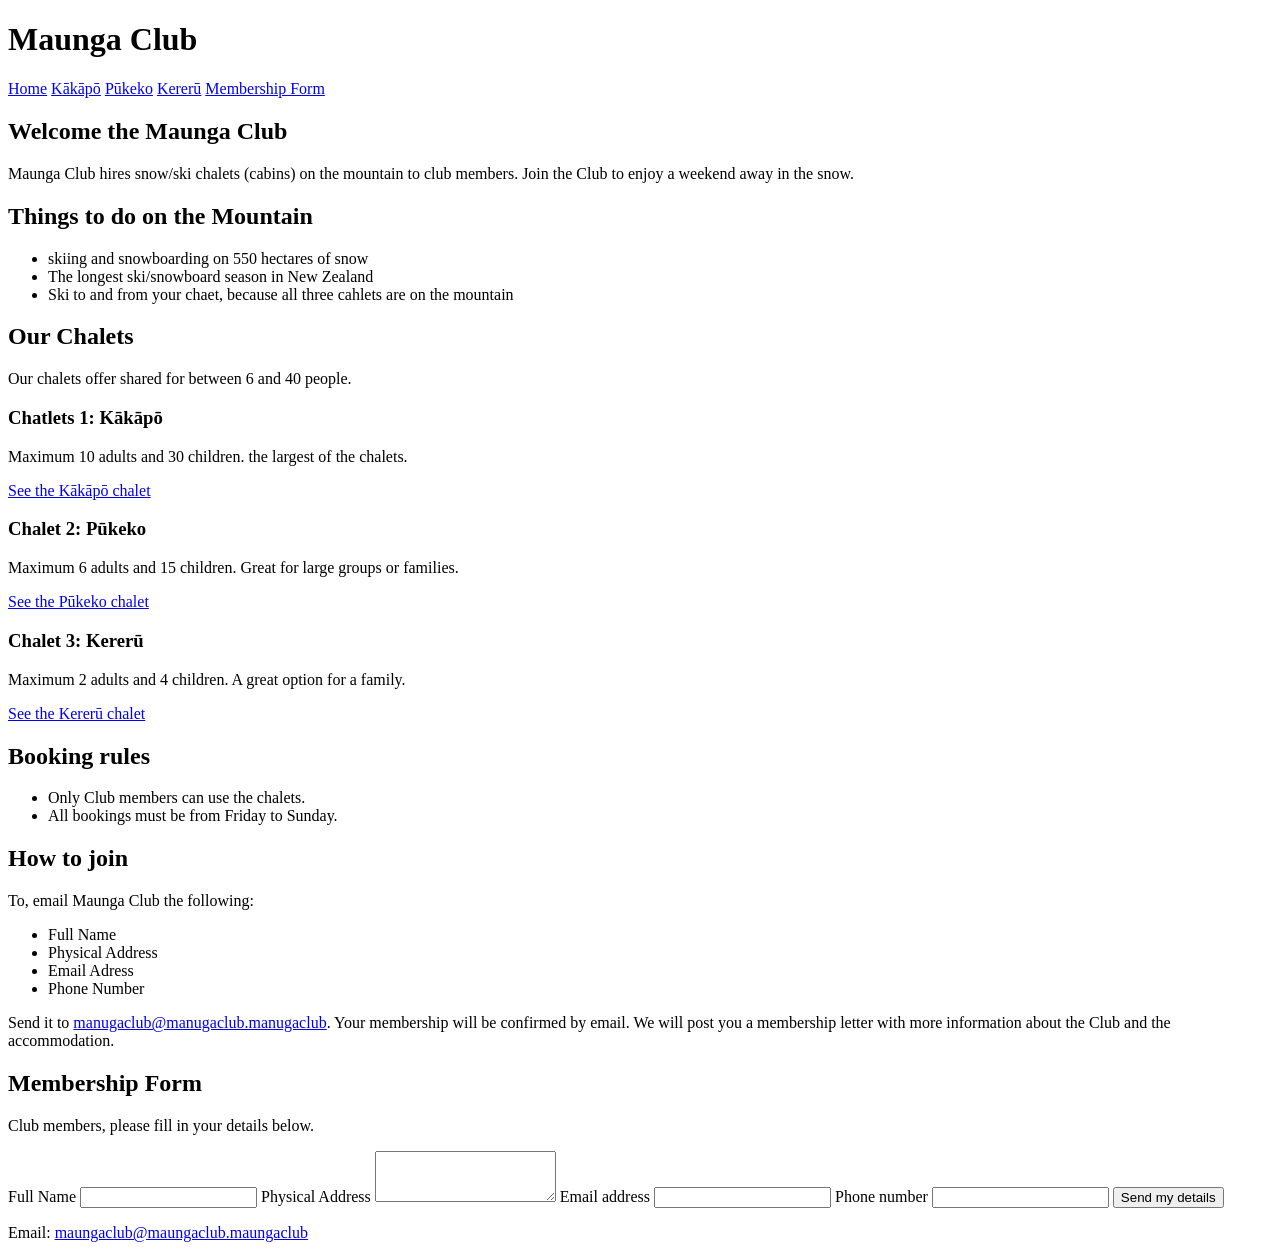
==== index.html @ 293d5245 "Template website design" ====
<!doctype html>
<title>Home Page </title>
<!--This is the home page for your website-->
<head>
    <meta charset="UTF-8">
    <meta name="viewport" content="width=device-width, initial-scale=1.0">
    <title>Home | Maunga Club</title> <!-- Title shown on the browser tab -->
    <link rel="stylesheet" href="styles.css"> <!-- Link to CSS file -->
</head>
<body> 
    <!----Header containing club name and navigation links (same on every page)--->
    <header>
        <h1>Maunga Club</h1>
        <nav>
            <a href="index.html">Home</a>
            <a href="kakapo.html">Kākāpō</a>
            <a href="pukeko.html">Pūkeko</a>
            <a href="kereru.html">Kererū</a>
            <a href="membership.html">Membership Form</a>
        </nav>
    </header>

    <!--Summarising the content on each page-->
    <main>
        <!--About the Club-->
        <h2>Welcome the Maunga Club</h2>
        <p>Maunga Club hires snow/ski chalets (cabins) on the mountain to club members.
            Join the Club to enjoy a weekend away in the snow.
        </p>
        <!--Activities-->
        <h2>Things to do on the Mountain</h2>
        <ul>
            <li>skiing and snowboarding on 550 hectares of snow</li>
            <li>The longest ski/snowboard season in New Zealand </li>
            <li>Ski to and from your chaet, because all three cahlets are on the mountain</li>
        </ul>

        <!-- Chalet summaries (a shot box for each chalet with a link to its page)-->
         <h2> Our Chalets </h2>
         <p>Our chalets offer shared for between 6 and 40 people.</p>

         <div class ="chalet-box">
            <h3>Chatlets 1: Kākāpō </h3>
            <p>Maximum 10 adults and 30 children. the largest of the chalets.</p>

            <a href="kakapo.html">See the Kākāpō chalet</a>
         </div>
         <div class="'chalet-box">
            <h3>Chalet 2: Pūkeko</h3>
            <p>Maximum 6 adults and 15 children. Great for large groups or families.</p>
            <a href = "pukeko.html">See the Pūkeko chalet</a>
         </div>

         <div class="chalet-box">
            <h3>Chalet 3: Kererū</h3>
            <p>Maximum 2 adults and 4 children. A great option for a family.</p>
            <a href="kereru.html"> See the Kererū chalet</a>
         </div>

         <!--Booking rules (only club members )-->
         <h2>Booking rules</h2>
         <ul>
            <li>Only Club members can use the chalets.</li>
            <li>All bookings must be from Friday to Sunday.</li>  
         </ul>

         <!--How to Join ( the information will be on the website to join as club member)-->
         <h2>How to join</h2>
         <p>To, email Maunga Club the following:</p>
         <ul>
            <li>Full Name</li>
            <li>Physical Address</li>
            <li>Email Adress</li>
            <li>Phone Number</li>
         </ul>
         <p>Send it to <a href="maungaclub@maungaclub.manugaclub">manugaclub@manugaclub.manugaclub</a>.
        Your membership will be confirmed by email. We will post you a membership letter with more information about the Club and the accommodation.</p>
    </main>

    <!--Footer containing membership form (same on every page)-->
    <footer id="membership">
        <h2>Membership Form</h2>
        <p> Club members, please fill in your details below.</p>
        <!-- The form opens the user's email program with their details. "required" means the box cannot be empty-->
         <form action ="mailto: maungaclub@maungaclub.manugaclub" method=" post"enctype="text/plain">
            <label for= "name">Full Name</label>
            <input type="text" id ="name" name ="Full Name" required>

            <label for= "address">Physical Address</label>
            <textarea id ="address" name ="Physical address" rows="3" required></textarea>
            <label for="email">Email address</label>
      <input type="email" id="email" name="Email address" required>

      <label for="phone">Phone number</label>
      <input type="tel" id="phone" name="Phone number" required>

      <button type="submit">Send my details</button>
    </form>
    <p>Email: <a href="mailto:maungaclub@maungaclub.maungaclub">maungaclub@maungaclub.maungaclub</a></p>
  </footer>

</body>
</html>
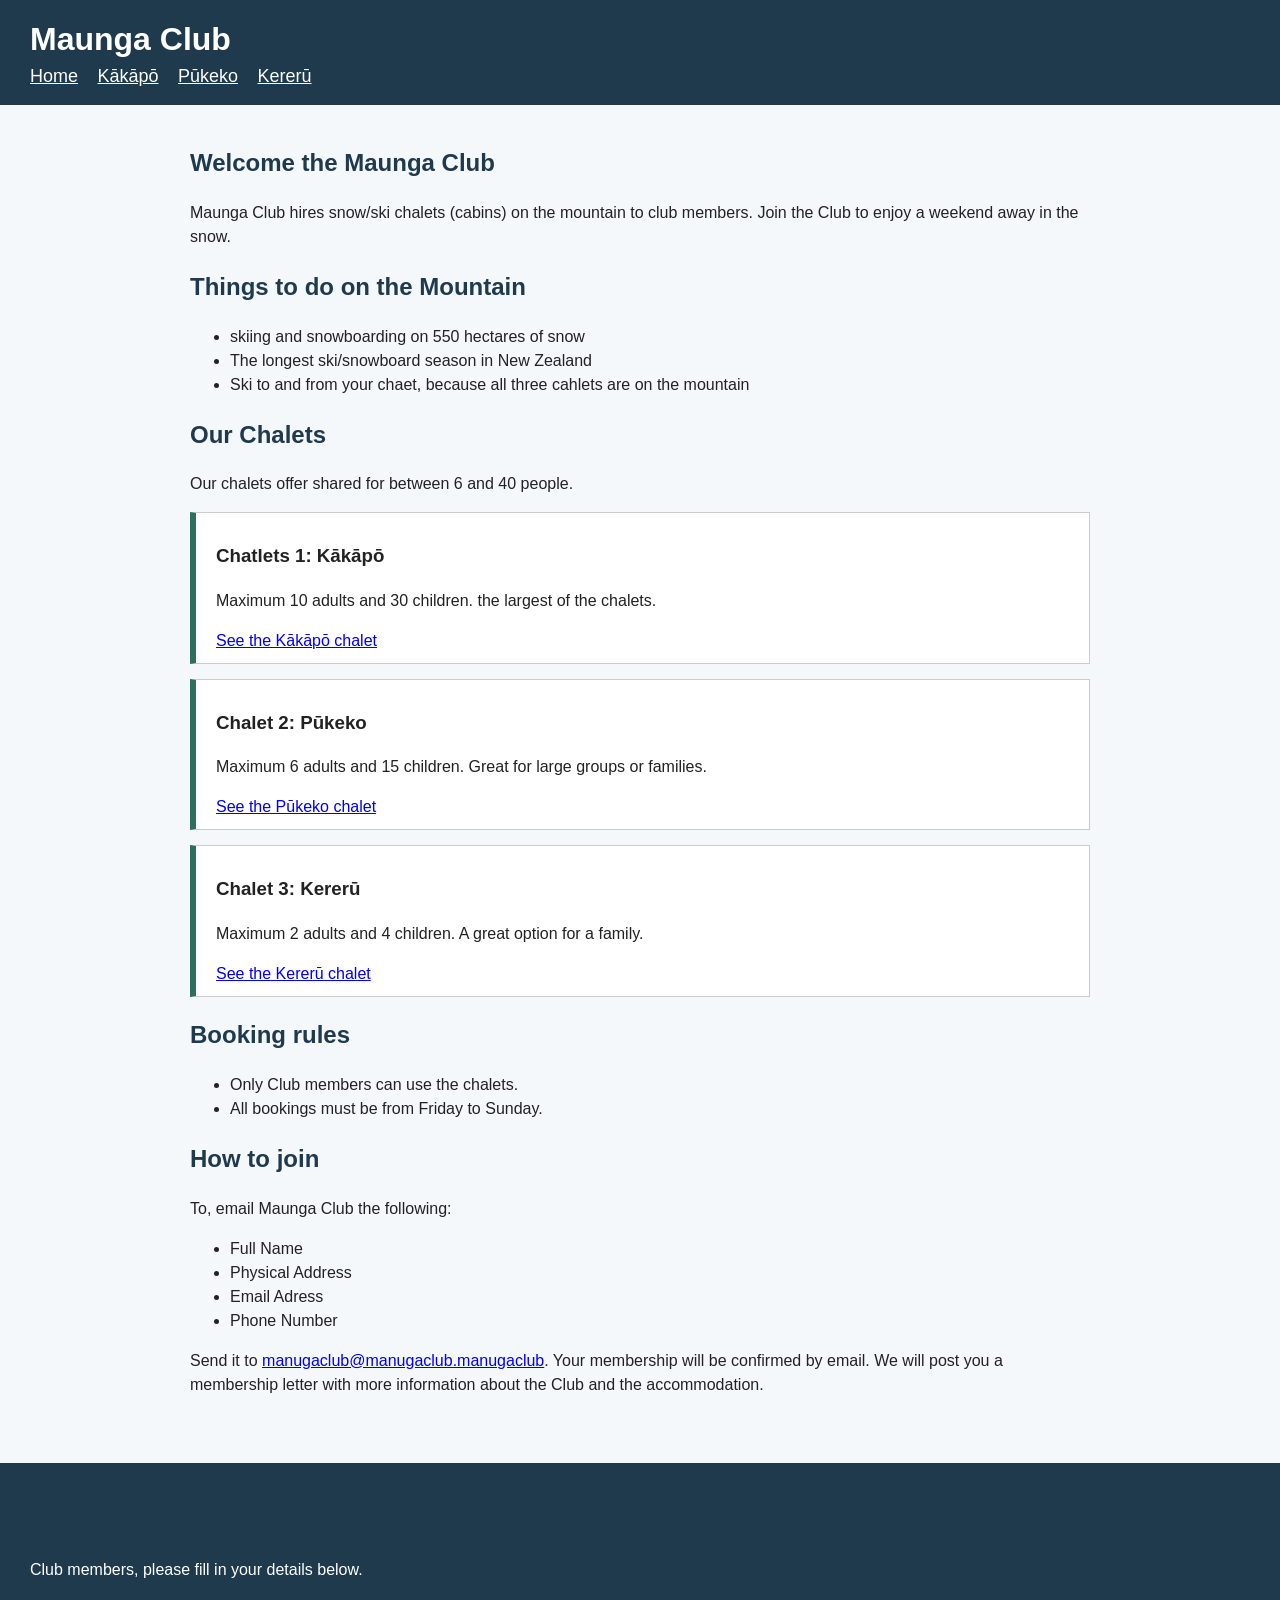
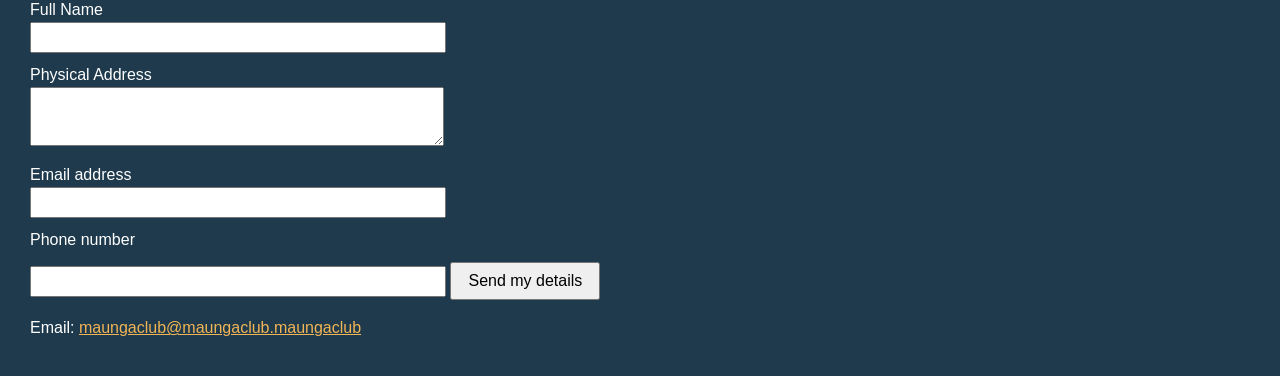
==== commit d75449f1: "Improving the template design" ====
--- a/index.html
+++ b/index.html
@@ -16,7 +16,6 @@
             <a href="kakapo.html">Kākāpō</a>
             <a href="pukeko.html">Pūkeko</a>
             <a href="kereru.html">Kererū</a>
-            <a href="membership.html">Membership Form</a>
         </nav>
     </header>
 
@@ -45,7 +44,7 @@
 
             <a href="kakapo.html">See the Kākāpō chalet</a>
          </div>
-         <div class="'chalet-box">
+         <div class="chalet-box">
             <h3>Chalet 2: Pūkeko</h3>
             <p>Maximum 6 adults and 15 children. Great for large groups or families.</p>
             <a href = "pukeko.html">See the Pūkeko chalet</a>
@@ -54,7 +53,7 @@
          <div class="chalet-box">
             <h3>Chalet 3: Kererū</h3>
             <p>Maximum 2 adults and 4 children. A great option for a family.</p>
-            <a href="kereru.html"> See the Kererū chalet</a>
+            <a href="kereru.html"> See the Kererū chalet</a> 
          </div>
 
          <!--Booking rules (only club members )-->
@@ -73,7 +72,7 @@
             <li>Email Adress</li>
             <li>Phone Number</li>
          </ul>
-         <p>Send it to <a href="maungaclub@maungaclub.manugaclub">manugaclub@manugaclub.manugaclub</a>.
+         <p>Send it to <a href="mailto:maungaclub@maungaclub.manugaclub">manugaclub@manugaclub.manugaclub</a>.
         Your membership will be confirmed by email. We will post you a membership letter with more information about the Club and the accommodation.</p>
     </main>
 
@@ -82,7 +81,8 @@
         <h2>Membership Form</h2>
         <p> Club members, please fill in your details below.</p>
         <!-- The form opens the user's email program with their details. "required" means the box cannot be empty-->
-         <form action ="mailto: maungaclub@maungaclub.manugaclub" method=" post"enctype="text/plain">
+        <form action="mailto:maungaclub@maungaclub.maungaclub" method="post" enctype="text/plain"></form>
+         
             <label for= "name">Full Name</label>
             <input type="text" id ="name" name ="Full Name" required>
 
--- a/styles.css
+++ b/styles.css
@@ -0,0 +1,52 @@
+/* ---------- Maunga Club styles (used by every page) ---------- */
+body { font-family: Arial, sans-serif; margin: 0; background-color: #f4f8fb; color: #222; line-height: 1.5; }
+header { background-color: #1e3a4c; color: white; padding: 15px 30px; }
+header h1 { margin: 0; }
+nav a { color: white; margin-right: 15px; font-size: 18px; }
+main { max-width: 900px; margin: 0 auto; padding: 20px; }
+h2 { color: #1e3a4c; }
+.chalet-box { background-color: white; border: 1px solid #ccc; border-left: 6px solid #2f6f5e; padding: 10px 20px; margin-bottom: 15px; }
+table { border-collapse: collapse; width: 100%; background-color: white; }
+th, td { border: 1px solid #999; padding: 8px; text-align: left; }
+th { background-color: #2f6f5e; color: white; }
+img { width: 100%; max-width: 280px; margin: 5px; }
+footer { background-color: #1e3a4c; color: white; padding: 20px 30px; margin-top: 30px; }
+footer a { color: #f2b556; }
+label { display: block; margin-top: 10px; }
+input, textarea { width: 100%; max-width: 400px; padding: 6px; }
+button { margin-top: 10px; padding: 8px 16px; font-size: 16px; }
+
+/* Heading inside the footer */
+.footer-title { color: white; }
+
+
+/* ---------- Photo slideshow (Kakapo page) ---------- */
+
+/* The box that holds the photos */
+.slideshow-container { position: relative; max-width: 800px; background-color: #1e3a4c; }
+
+/* Hide all the slides. The JavaScript shows one at a time */
+.mySlides { display: none; position: relative; }
+
+/* Make every photo the same size */
+.mySlides img { width: 100%; max-width: none; height: 400px; margin: 0; object-fit: cover; }
+
+/* Slide number in the top left corner */
+.numbertext { position: absolute; top: 0; left: 0; color: white; background-color: #1e3a4c; padding: 8px; }
+
+/* Description at the bottom of the photo. It is see-through (opacity 0) until the mouse is over the photo */
+.text { opacity: 0; transition: opacity 0.5s; position: absolute; bottom: 0; left: 0; width: 100%; color: white; background-color: #1e3a4c; padding: 15px; }
+
+/* When the mouse is over the photo, the description fades in (opacity 1) */
+.mySlides:hover .text { opacity: 1; }
+
+/* Previous and next buttons */
+.prev, .next { position: absolute; top: 50%; background-color: #1e3a4c; color: white; border: none; font-size: 24px; padding: 12px; cursor: pointer; }
+.prev { left: 0; }
+.next { right: 0; }
+.prev:hover, .next:hover { background-color: #2f6f5e; }
+
+/* The dots under the photos */
+.dots { text-align: center; margin-top: 10px; }
+.dot { display: inline-block; height: 14px; width: 14px; margin: 3px; background-color: #bbb; border-radius: 50%; cursor: pointer; }
+.dot:hover, .active { background-color: #2f6f5e; }
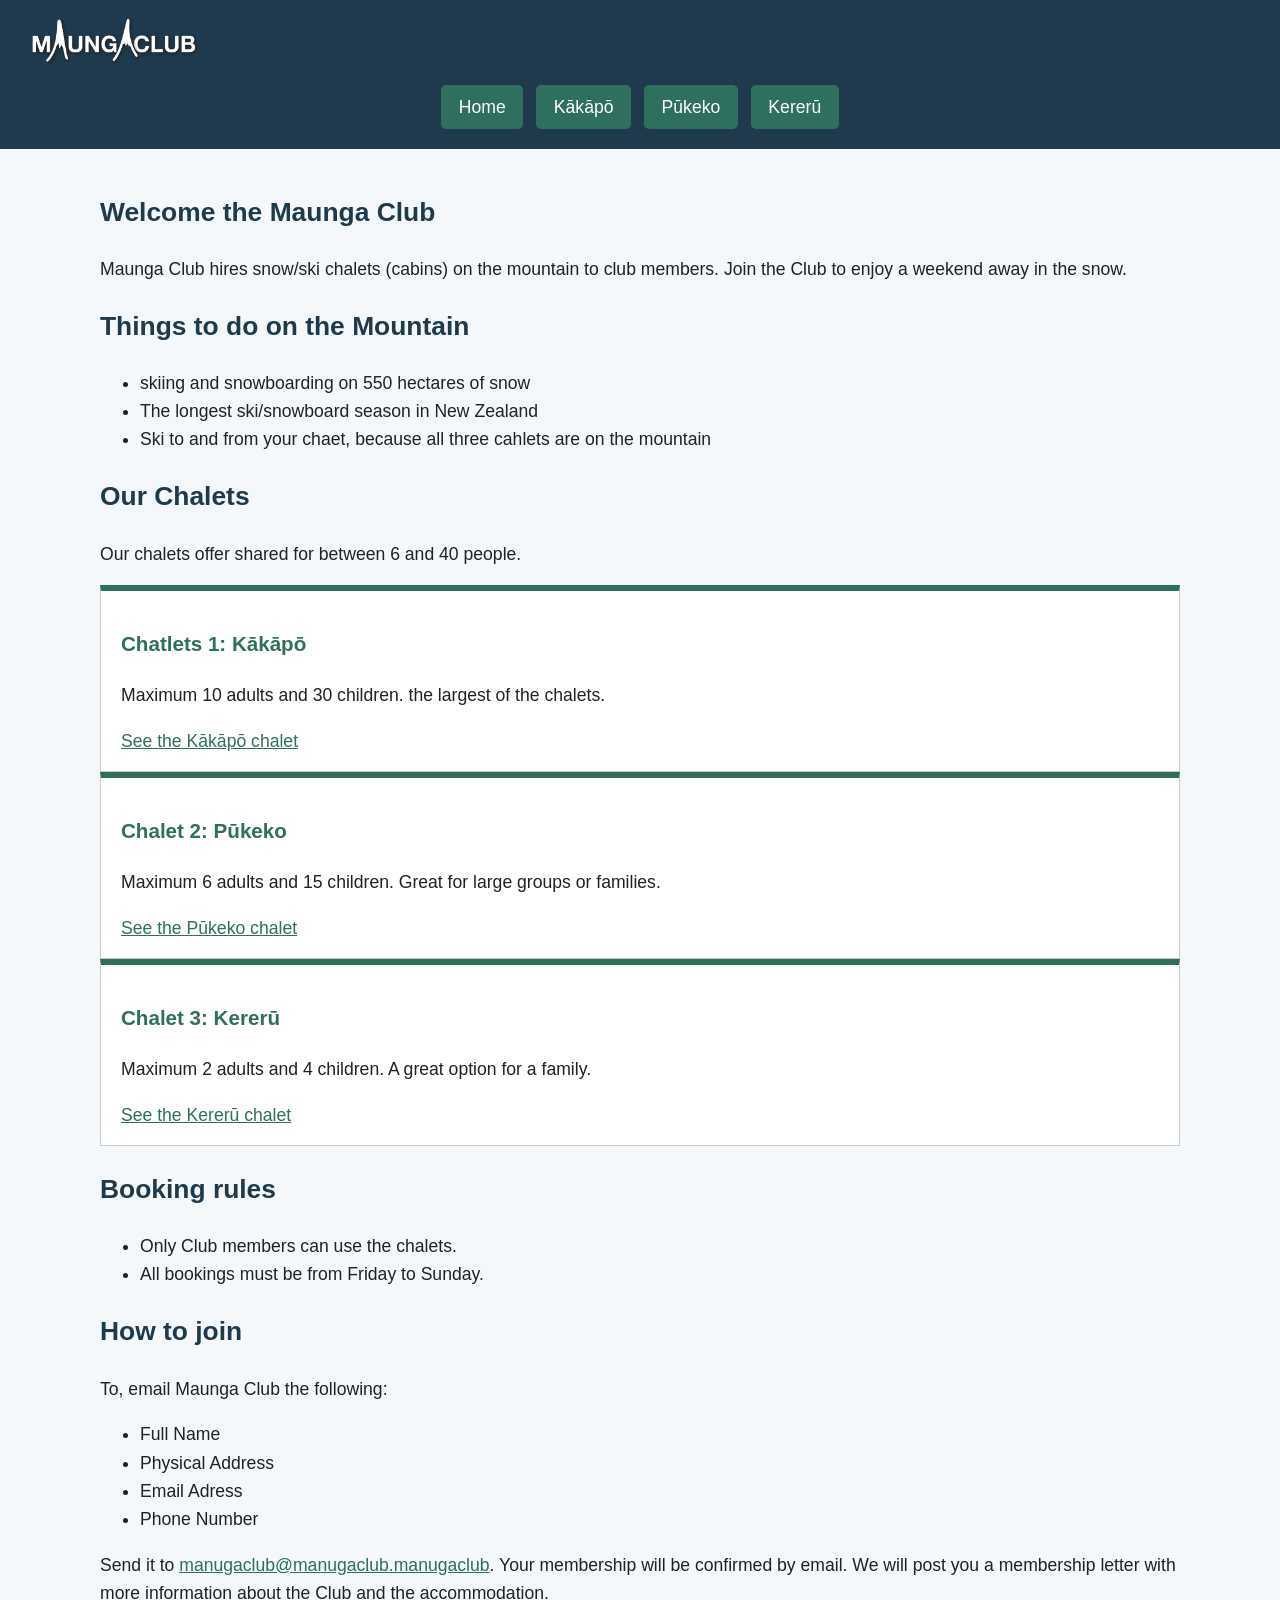
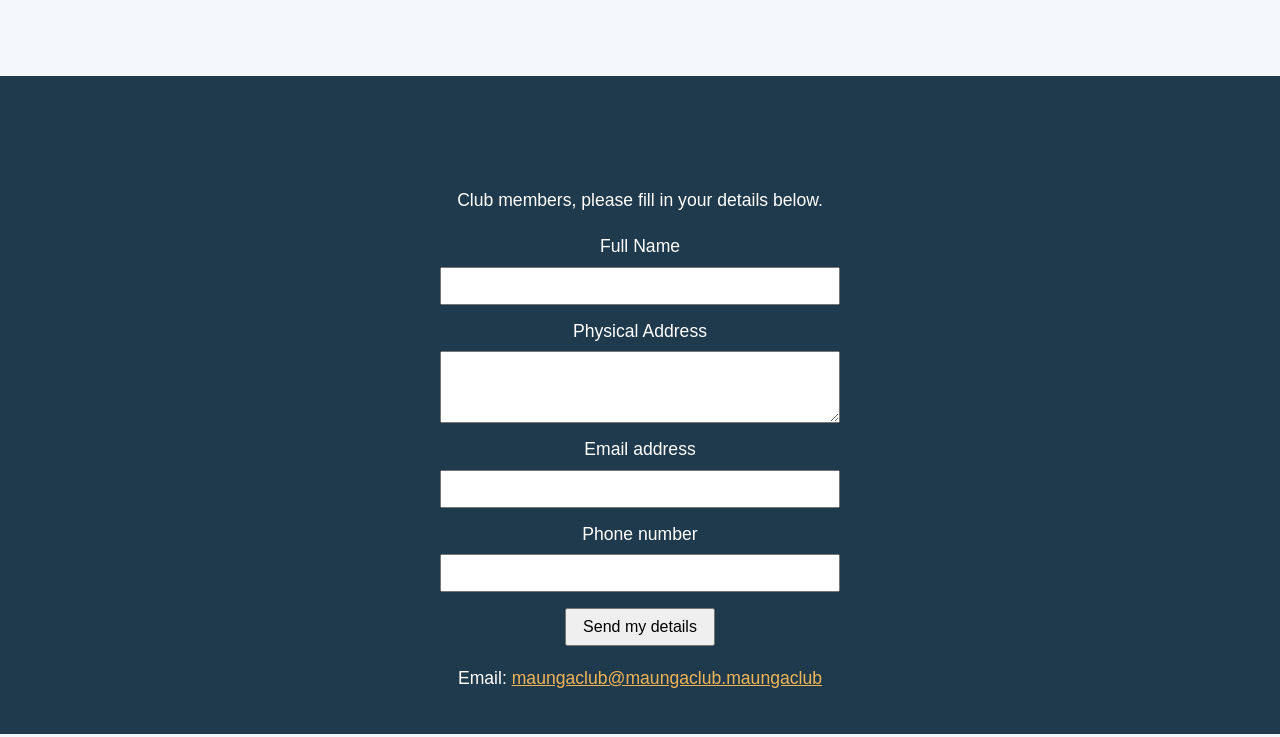
==== commit c274b168: "second improvment" ====
--- a/index.html
+++ b/index.html
@@ -1,4 +1,4 @@
-<!doctype html>
+<!DOCTYPE html>
 <title>Home Page </title>
 <!--This is the home page for your website-->
 <head>
@@ -10,7 +10,8 @@
 <body> 
     <!----Header containing club name and navigation links (same on every page)--->
     <header>
-        <h1>Maunga Club</h1>
+        <h1><a href="index.html" class="logo">
+                <img src="AS91893_Resources/Maunga_Club_white.png" alt="Maunga Club Logo"></a></h1>
         <nav>
             <a href="index.html">Home</a>
             <a href="kakapo.html">Kākāpō</a>
@@ -76,32 +77,29 @@
         Your membership will be confirmed by email. We will post you a membership letter with more information about the Club and the accommodation.</p>
     </main>
 
-    <!--Footer containing membership form (same on every page)-->
-    <footer id="membership">
-        <h2>Membership Form</h2>
-        <p> Club members, please fill in your details below.</p>
-        <!-- The form opens the user's email program with their details. "required" means the box cannot be empty-->
-        <form action="mailto:maungaclub@maungaclub.maungaclub" method="post" enctype="text/plain"></form>
-         
-            <label for= "name">Full Name</label>
-            <input type="text" id ="name" name ="Full Name" required>
+   <!-- Footer containing membership form -->
+<footer id="membership">
+  <h2>Membership Form</h2>
+  <p>Club members, please fill in your details below.</p>
 
-            <label for= "address">Physical Address</label>
-            <textarea id ="address" name ="Physical address" rows="3" required></textarea>
-            <label for="email">Email address</label>
-      <input type="email" id="email" name="Email address" required>
+  <!-- Open form without immediate closing tag -->
+  <form action="mailto:maungaclub@maungaclub.maungaclub" method="post" enctype="text/plain">
+    <label for="name">Full Name</label>
+    <input type="text" id="name" name="Full Name" required>
 
-      <label for="phone">Phone number</label>
-      <input type="tel" id="phone" name="Phone number" required>
+    <label for="address">Physical Address</label>
+    <textarea id="address" name="Physical address" rows="3" required></textarea>
 
-      <button type="submit">Send my details</button>
-    </form>
-    <p>Email: <a href="mailto:maungaclub@maungaclub.maungaclub">maungaclub@maungaclub.maungaclub</a></p>
-  </footer>
+    <label for="email">Email address</label>
+    <input type="email" id="email" name="Email address" required>
 
-</body>
-</html>
+    <label for="phone">Phone number</label>
+    <input type="tel" id="phone" name="Phone number" required>
 
+    <button type="submit">Send my details</button>
+  </form>
 
+  <p>Email: <a href="mailto:maungaclub@maungaclub.maungaclub">maungaclub@maungaclub.maungaclub</a></p>
+</footer>
 
         
--- a/styles.css
+++ b/styles.css
@@ -1,52 +1,105 @@
-/* ---------- Maunga Club styles (used by every page) ---------- */
-body { font-family: Arial, sans-serif; margin: 0; background-color: #f4f8fb; color: #222; line-height: 1.5; }
-header { background-color: #1e3a4c; color: white; padding: 15px 30px; }
-header h1 { margin: 0; }
-nav a { color: white; margin-right: 15px; font-size: 18px; }
-main { max-width: 900px; margin: 0 auto; padding: 20px; }
+/* ---------- Base styles ---------- */
+* { box-sizing: border-box; }
+
+/* Sizes use rem (relative to the base font size) so the page scales on big screens and when zoomed */
+html { font-size: 100%; }
+@media (min-width: 1600px) { html { font-size: 125%; } }   /* zoomed out / big screens: make everything bigger */
+@media (min-width: 2400px) { html { font-size: 150%; } }
+
+body { font-family: Arial, sans-serif; font-size: 1.1rem; margin: 0; background-color: #f4f8fb; color: #222; line-height: 1.6; }
+main { max-width: 70rem; margin: 0 auto; padding: 1.25rem; }
 h2 { color: #1e3a4c; }
-.chalet-box { background-color: white; border: 1px solid #ccc; border-left: 6px solid #2f6f5e; padding: 10px 20px; margin-bottom: 15px; }
-table { border-collapse: collapse; width: 100%; background-color: white; }
-th, td { border: 1px solid #999; padding: 8px; text-align: left; }
-th { background-color: #2f6f5e; color: white; }
-img { width: 100%; max-width: 280px; margin: 5px; }
-footer { background-color: #1e3a4c; color: white; padding: 20px 30px; margin-top: 30px; }
+h3 { color: #2f6f5e; }
+img { max-width: 100%; height: auto; }
+a { color: #2f6f5e; }
+
+/* ---------- Header and navigation ---------- */
+header { 
+  background-color: #1e3a4c; 
+  padding: 1rem 1.5rem; 
+}
+
+header h1 { 
+  margin: 0; 
+  text-align: left; 
+}
+
+/* Forces logo dimensions to stay identical on every page */
+.logo,
+.logo img {
+  display: block;
+  width: 14rem;
+  max-width: 80%;
+  height: auto;
+}
+
+nav { 
+  text-align: center; 
+  margin-top: 0.75rem; 
+}
+
+nav a { 
+  display: inline-block; 
+  color: white; 
+  background-color: #2f6f5e; 
+  padding: 0.5rem 1.1rem; 
+  margin: 0.25rem; 
+  text-decoration: none; 
+  border-radius: 5px; 
+}
+
+nav a:hover { 
+  background-color: #f2b556; 
+  color: #1e3a4c; 
+}
+
+nav { text-align: center; margin-top: 0.75rem; }
+nav a { display: inline-block; color: white; background-color: #2f6f5e; padding: 0.5rem 1.1rem; margin: 0.25rem; text-decoration: none; border-radius: 5px; }
+nav a:hover { background-color: #f2b556; color: #1e3a4c; }
+
+/* ---------- Home page ---------- */
+.hero { background-color: #2f6f5e; color: white; text-align: center; padding: 2.5rem 1.25rem; }
+.hero h2 { color: white; font-size: 2rem; margin: 0 0 0.5rem 0; }
+.hero p { max-width: 45rem; margin: 0 auto; }
+
+/* Chalet boxes sit in a grid: 3 across on wide screens, fewer across when narrow or zoomed in */
+.chalet-grid { display: grid; grid-template-columns: repeat(auto-fit, minmax(16rem, 1fr)); gap: 1.25rem; }
+.chalet-box { background-color: white; border: 1px solid #ccc; border-top: 6px solid #2f6f5e; padding: 1rem 1.25rem; }
+.chalet-box img { width: 100%; height: 11rem; object-fit: cover; margin-bottom: 0.5rem; }
+
+/* ---------- Chalet pages ---------- */
+.facts { display: flex; flex-wrap: wrap; gap: 1rem; margin: 1.25rem 0; }
+.fact { flex: 1 1 10rem; background-color: white; border-left: 6px solid #2f6f5e; padding: 0.75rem 1rem; text-align: center; }
+.number { display: block; font-size: 2rem; font-weight: bold; color: #1e3a4c; }
+.notice { background-color: #fff7e6; border-left: 6px solid #f2b556; padding: 0.75rem 1.25rem; }
+
+/* ---------- Footer and form ---------- */
+footer { background-color: #1e3a4c; color: white; padding: 1.5rem; margin-top: 2rem; text-align: center; }
 footer a { color: #f2b556; }
-label { display: block; margin-top: 10px; }
-input, textarea { width: 100%; max-width: 400px; padding: 6px; }
-button { margin-top: 10px; padding: 8px 16px; font-size: 16px; }
+label { display: block; margin-top: 0.75rem; }
+input, textarea { width: 100%; max-width: 25rem; padding: 0.5rem; margin: 0.4rem auto; display: block; font-size: 1rem; }
+button { margin: 1rem auto 0.25rem auto; padding: 0.5rem 1rem; font-size: 1rem; display: block; cursor: pointer; }
 
-/* Heading inside the footer */
-.footer-title { color: white; }
+/* ---------- Photo slideshow ---------- */
+.slideshow-container { position: relative; max-width: 50rem; margin: 0 auto; background-color: #1e3a4c; }
+.mySlides { display: none; position: relative; }
+.mySlides img { width: 100%; aspect-ratio: 16 / 9; max-height: 32rem; height: auto; object-fit: cover; display: block; }   /* photo shape stays the same when zoomed */
+.numbertext { position: absolute; top: 0; left: 0; color: white; background-color: #1e3a4c; padding: 0.5rem; }
 
-
-/* ---------- Photo slideshow (Kakapo page) ---------- */
-
-/* The box that holds the photos */
-.slideshow-container { position: relative; max-width: 800px; background-color: #1e3a4c; }
-
-/* Hide all the slides. The JavaScript shows one at a time */
-.mySlides { display: none; position: relative; }
-
-/* Make every photo the same size */
-.mySlides img { width: 100%; max-width: none; height: 400px; margin: 0; object-fit: cover; }
-
-/* Slide number in the top left corner */
-.numbertext { position: absolute; top: 0; left: 0; color: white; background-color: #1e3a4c; padding: 8px; }
-
-/* Description at the bottom of the photo. It is see-through (opacity 0) until the mouse is over the photo */
-.text { opacity: 0; transition: opacity 0.5s; position: absolute; bottom: 0; left: 0; width: 100%; color: white; background-color: #1e3a4c; padding: 15px; }
-
-/* When the mouse is over the photo, the description fades in (opacity 1) */
+/* The description fades in when the mouse is over the photo */
+.text { opacity: 0; transition: opacity 0.5s; position: absolute; bottom: 0; left: 0; width: 100%; color: white; background-color: #1e3a4c; padding: 1rem; }
 .mySlides:hover .text { opacity: 1; }
 
-/* Previous and next buttons */
-.prev, .next { position: absolute; top: 50%; background-color: #1e3a4c; color: white; border: none; font-size: 24px; padding: 12px; cursor: pointer; }
+.prev, .next { position: absolute; top: 40%; background-color: #1e3a4c; color: white; border: none; font-size: 1.5rem; padding: 0.75rem; cursor: pointer; }
 .prev { left: 0; }
 .next { right: 0; }
 .prev:hover, .next:hover { background-color: #2f6f5e; }
+.dots { text-align: center; margin-top: 0.75rem; }
+.dot { display: inline-block; height: 0.9rem; width: 0.9rem; margin: 0.2rem; background-color: #bbb; border-radius: 50%; cursor: pointer; }
+.dot:hover, .active { background-color: #2f6f5e; }
 
-/* The dots under the photos */
-.dots { text-align: center; margin-top: 10px; }
-.dot { display: inline-block; height: 14px; width: 14px; margin: 3px; background-color: #bbb; border-radius: 50%; cursor: pointer; }
-.dot:hover, .active { background-color: #2f6f5e; }
+/* Small screens, phones and zoomed in: put the description under the photo so it never covers it */
+@media (max-width: 700px) {
+  .text { position: static; opacity: 1; }
+  .prev, .next { top: 20%; }
+  .logo img { width: 10rem; }
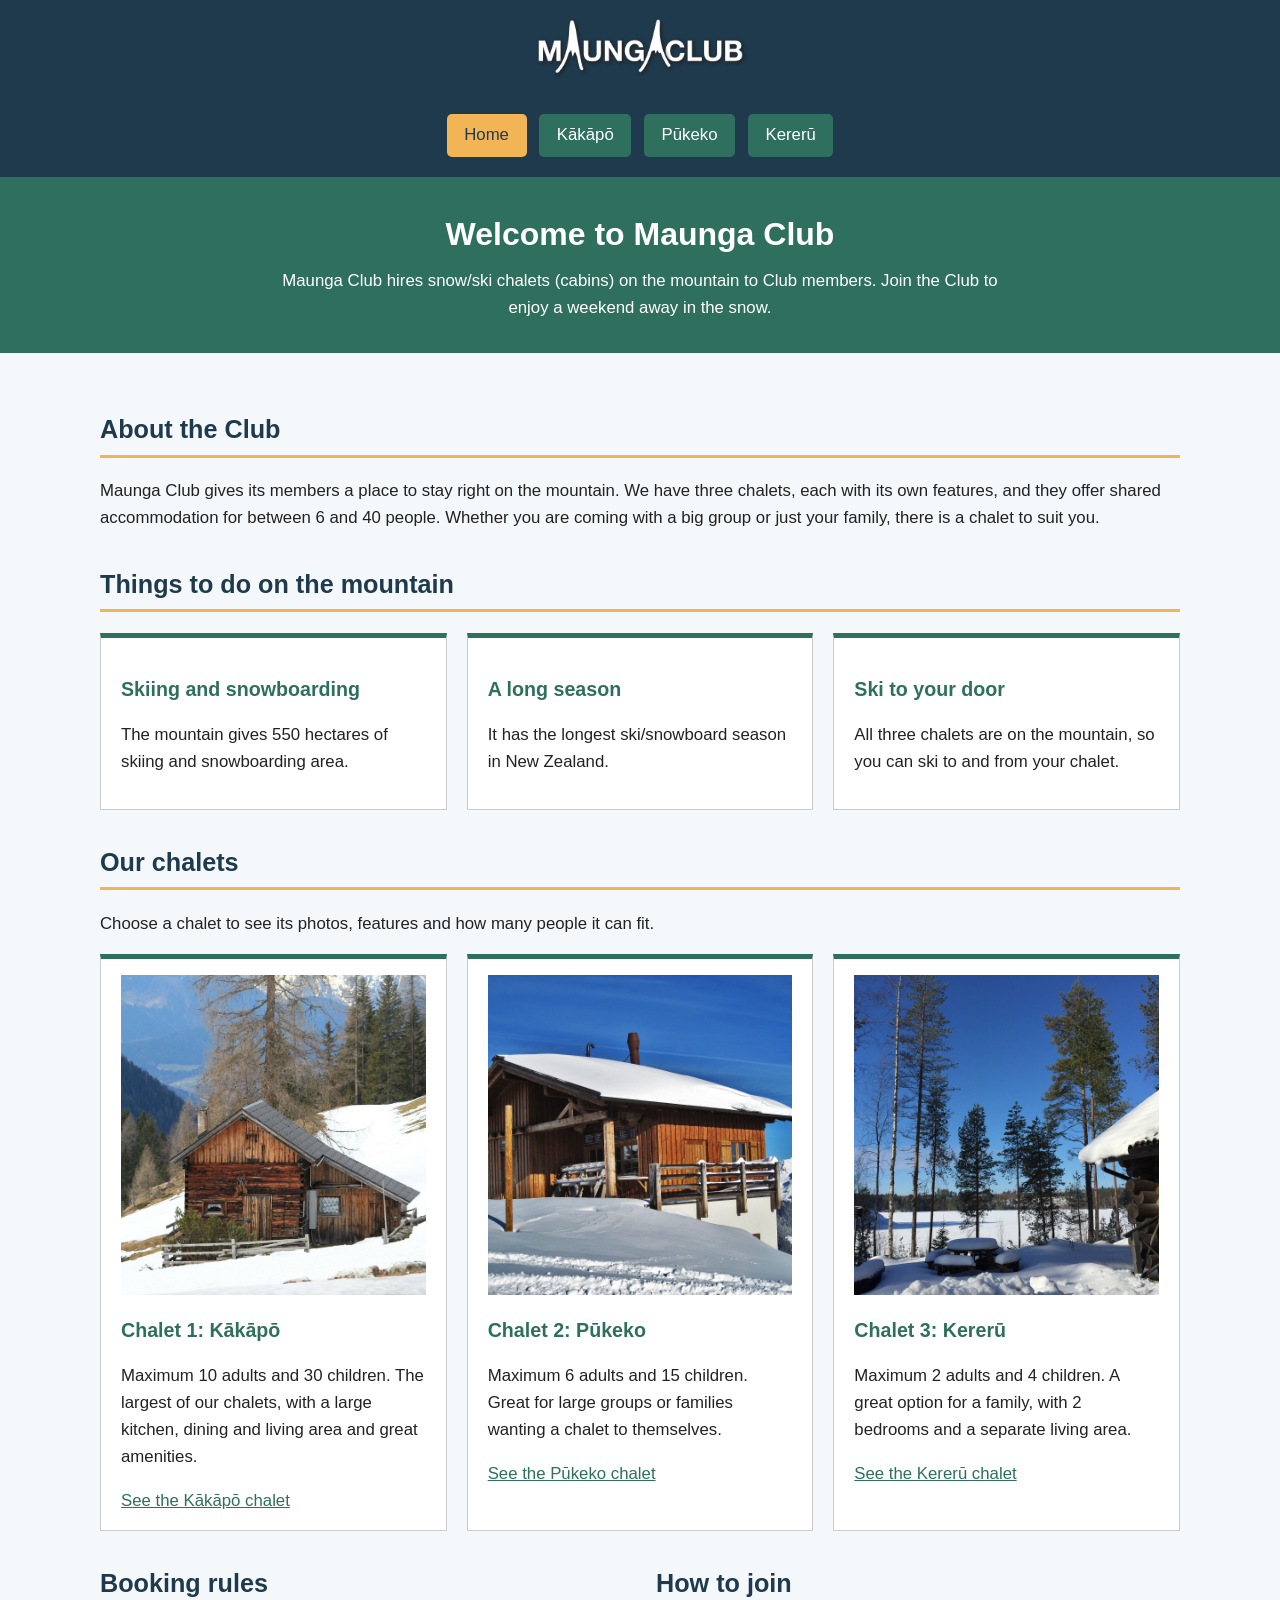
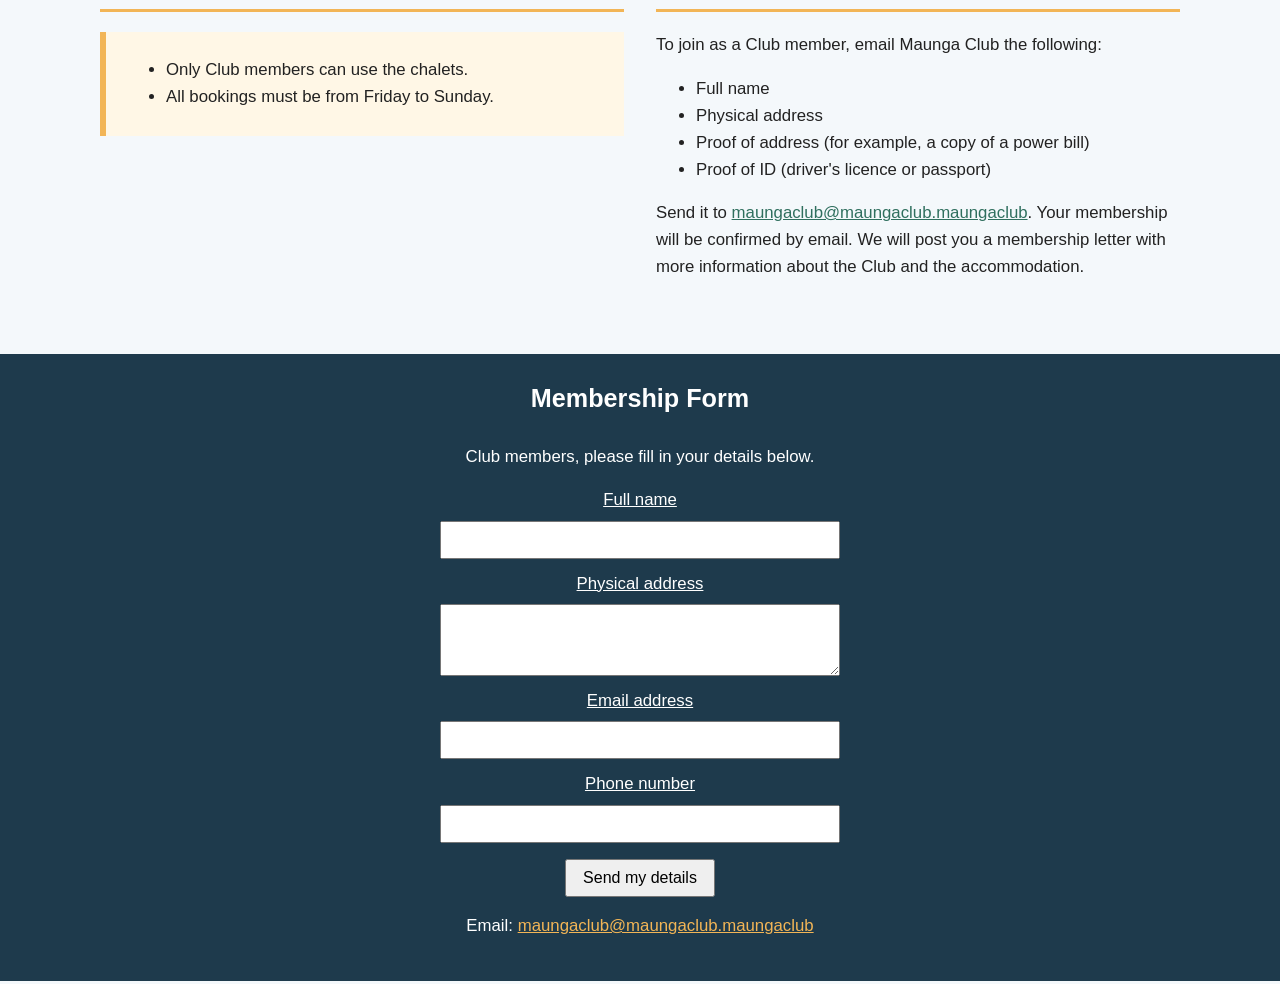
==== commit dac8507a: "final outcome (after feeback)" ====
--- a/index.html
+++ b/index.html
@@ -1,105 +1,111 @@
 <!DOCTYPE html>
-<title>Home Page </title>
-<!--This is the home page for your website-->
+<html lang="en">
 <head>
-    <meta charset="UTF-8">
-    <meta name="viewport" content="width=device-width, initial-scale=1.0">
-    <title>Home | Maunga Club</title> <!-- Title shown on the browser tab -->
-    <link rel="stylesheet" href="styles.css"> <!-- Link to CSS file -->
+  <meta charset="UTF-8">
+  <meta name="viewport" content="width=device-width, initial-scale=1.0">
+  <title>Home | Maunga Club</title>
+  <link rel="stylesheet" href="styles.css"> <!-- Link to CSS file -->
 </head>
-<body> 
-    <!----Header containing club name and navigation links (same on every page)--->
-    <header>
-        <h1><a href="index.html" class="logo">
-                <img src="AS91893_Resources/Maunga_Club_white.png" alt="Maunga Club Logo"></a></h1>
-        <nav>
-            <a href="index.html">Home</a>
-            <a href="kakapo.html">Kākāpō</a>
-            <a href="pukeko.html">Pūkeko</a>
-            <a href="kereru.html">Kererū</a>
-        </nav>
-    </header>
+<body>
+  <!-- Header containing the logo and navigation links (same on every page) -->
+  <header>
+    <h1><a class="logo" href="index.html">
+        <img src="AS91893_Resources/Maunga_Club_white.png" alt="Maunga Club Logo"></a></h1>
+    <nav>
+      <a href="index.html" class="current">Home</a>
+      <a href="kakapo.html">Kākāpō</a>
+      <a href="pukeko.html">Pūkeko</a>
+      <a href="kereru.html">Kererū</a>
+    </nav>
+  </header>
 
-    <!--Summarising the content on each page-->
-    <main>
-        <!--About the Club-->
-        <h2>Welcome the Maunga Club</h2>
-        <p>Maunga Club hires snow/ski chalets (cabins) on the mountain to club members.
-            Join the Club to enjoy a weekend away in the snow.
-        </p>
-        <!--Activities-->
-        <h2>Things to do on the Mountain</h2>
-        <ul>
-            <li>skiing and snowboarding on 550 hectares of snow</li>
-            <li>The longest ski/snowboard season in New Zealand </li>
-            <li>Ski to and from your chaet, because all three cahlets are on the mountain</li>
-        </ul>
+  <!-- Welcome banner -->
+  <div class="banner">
+    <h2>Welcome to Maunga Club</h2>
+    <p>Maunga Club hires snow/ski chalets (cabins) on the mountain to Club members. Join the Club to enjoy a weekend away in the snow.</p>
+  </div>
 
-        <!-- Chalet summaries (a shot box for each chalet with a link to its page)-->
-         <h2> Our Chalets </h2>
-         <p>Our chalets offer shared for between 6 and 40 people.</p>
+  <main>
+    <!-- About the Club -->
+    <h2>About the Club</h2>
+    <p>Maunga Club gives its members a place to stay right on the mountain. We have three chalets, each with its own features, and they offer shared accommodation for between 6 and 40 people. Whether you are coming with a big group or just your family, there is a chalet to suit you.</p>
 
-         <div class ="chalet-box">
-            <h3>Chatlets 1: Kākāpō </h3>
-            <p>Maximum 10 adults and 30 children. the largest of the chalets.</p>
+    <!-- Activities -->
+    <h2>Things to do on the mountain</h2>
+    <div class="card-grid">
+      <div class="card"><h3>Skiing and snowboarding</h3><p>The mountain gives 550 hectares of skiing and snowboarding area.</p></div>
+      <div class="card"><h3>A long season</h3><p>It has the longest ski/snowboard season in New Zealand.</p></div>
+      <div class="card"><h3>Ski to your door</h3><p>All three chalets are on the mountain, so you can ski to and from your chalet.</p></div>
+    </div>
 
-            <a href="kakapo.html">See the Kākāpō chalet</a>
-         </div>
-         <div class="chalet-box">
-            <h3>Chalet 2: Pūkeko</h3>
-            <p>Maximum 6 adults and 15 children. Great for large groups or families.</p>
-            <a href = "pukeko.html">See the Pūkeko chalet</a>
-         </div>
+    <!-- Chalet summaries (a box for each chalet with a link to its page) -->
+    <h2>Our chalets</h2>
+    <p>Choose a chalet to see its photos, features and how many people it can fit.</p>
+    <div class="card-grid">
+      <div class="card">
+        <img src="AS91893_Resources/kakapo/cabin_exterior.jpg" alt="Outside of the Kākāpō chalet">
+        <h3>Chalet 1: Kākāpō</h3>
+        <p>Maximum 10 adults and 30 children. The largest of our chalets, with a large kitchen, dining and living area and great amenities.</p>
+        <a href="kakapo.html">See the Kākāpō chalet</a>
+      </div>
+      <div class="card">
+        <img src="AS91893_Resources/pukeko/chalet_exterior.jpg" alt="Outside of the Pūkeko chalet">
+        <h3>Chalet 2: Pūkeko</h3>
+        <p>Maximum 6 adults and 15 children. Great for large groups or families wanting a chalet to themselves.</p>
+        <a href="pukeko.html">See the Pūkeko chalet</a>
+      </div>
+      <div class="card">
+        <img src="AS91893_Resources/kereru/cabin_exterior.jpg" alt="Outside of the Kererū chalet">
+        <h3>Chalet 3: Kererū</h3>
+        <p>Maximum 2 adults and 4 children. A great option for a family, with 2 bedrooms and a separate living area.</p>
+        <a href="kereru.html">See the Kererū chalet</a>
+      </div>
+    </div>
 
-         <div class="chalet-box">
-            <h3>Chalet 3: Kererū</h3>
-            <p>Maximum 2 adults and 4 children. A great option for a family.</p>
-            <a href="kereru.html"> See the Kererū chalet</a> 
-         </div>
+    <div class="two-col">
+    <div>
+    <!-- Booking rules -->
+    <h2>Booking rules</h2>
+    <div class="notice">
+      <ul>
+        <li>Only Club members can use the chalets.</li>
+        <li>All bookings must be from Friday to Sunday.</li>
+      </ul>
+    </div>
 
-         <!--Booking rules (only club members )-->
-         <h2>Booking rules</h2>
-         <ul>
-            <li>Only Club members can use the chalets.</li>
-            <li>All bookings must be from Friday to Sunday.</li>  
-         </ul>
+    </div>
+    <div>
+    <!-- How to join -->
+    <h2 id="join">How to join</h2>
+    <p>To join as a Club member, email Maunga Club the following:</p>
+    <ul>
+      <li>Full name</li>
+      <li>Physical address</li>
+      <li>Proof of address (for example, a copy of a power bill)</li>
+      <li>Proof of ID (driver's licence or passport)</li>
+    </ul>
+    <p>Send it to <a href="mailto:maungaclub@maungaclub.maungaclub">maungaclub@maungaclub.maungaclub</a>. Your membership will be confirmed by email. We will post you a membership letter with more information about the Club and the accommodation.</p>
+    </div>
+    </div>
+  </main>
 
-         <!--How to Join ( the information will be on the website to join as club member)-->
-         <h2>How to join</h2>
-         <p>To, email Maunga Club the following:</p>
-         <ul>
-            <li>Full Name</li>
-            <li>Physical Address</li>
-            <li>Email Adress</li>
-            <li>Phone Number</li>
-         </ul>
-         <p>Send it to <a href="mailto:maungaclub@maungaclub.manugaclub">manugaclub@manugaclub.manugaclub</a>.
-        Your membership will be confirmed by email. We will post you a membership letter with more information about the Club and the accommodation.</p>
-    </main>
-
-   <!-- Footer containing membership form -->
-<footer id="membership">
-  <h2>Membership Form</h2>
-  <p>Club members, please fill in your details below.</p>
-
-  <!-- Open form without immediate closing tag -->
-  <form action="mailto:maungaclub@maungaclub.maungaclub" method="post" enctype="text/plain">
-    <label for="name">Full Name</label>
-    <input type="text" id="name" name="Full Name" required>
-
-    <label for="address">Physical Address</label>
-    <textarea id="address" name="Physical address" rows="3" required></textarea>
-
-    <label for="email">Email address</label>
-    <input type="email" id="email" name="Email address" required>
-
-    <label for="phone">Phone number</label>
-    <input type="tel" id="phone" name="Phone number" required>
-
-    <button type="submit">Send my details</button>
-  </form>
-
-  <p>Email: <a href="mailto:maungaclub@maungaclub.maungaclub">maungaclub@maungaclub.maungaclub</a></p>
-</footer>
-
-        +  <!-- Footer containing the membership form (same on every page) -->
+  <footer id="membership">
+    <h2 class="footer-title">Membership Form</h2>
+    <p>Club members, please fill in your details below.</p>
+    <!-- The form opens the user's email program with their details. "required" means the box cannot be empty -->
+    <form action="mailto:maungaclub@maungaclub.maungaclub" method="post" enctype="text/plain">
+      <label for="name">Full name</label>
+      <input type="text" id="name" name="Full name" required>
+      <label for="address">Physical address</label>
+      <textarea id="address" name="Physical address" rows="3" required></textarea>
+      <label for="email">Email address</label>
+      <input type="email" id="email" name="Email address" required>
+      <label for="phone">Phone number</label>
+      <input type="tel" id="phone" name="Phone number" required>
+      <button type="submit">Send my details</button>
+    </form>
+    <p>Email: <a href="mailto:maungaclub@maungaclub.maungaclub">maungaclub@maungaclub.maungaclub</a></p>
+  </footer>
+</body>
+</html>
--- a/styles.css
+++ b/styles.css
@@ -1,105 +1,162 @@
-/* ---------- Base styles ---------- */
+/* ---------- Base styles (same on every page) ---------- */
 * { box-sizing: border-box; }
-
-/* Sizes use rem (relative to the base font size) so the page scales on big screens and when zoomed */
-html { font-size: 100%; }
-@media (min-width: 1600px) { html { font-size: 125%; } }   /* zoomed out / big screens: make everything bigger */
-@media (min-width: 2400px) { html { font-size: 150%; } }
-
-body { font-family: Arial, sans-serif; font-size: 1.1rem; margin: 0; background-color: #f4f8fb; color: #222; line-height: 1.6; }
-main { max-width: 70rem; margin: 0 auto; padding: 1.25rem; }
-h2 { color: #1e3a4c; }
-h3 { color: #2f6f5e; }
-img { max-width: 100%; height: auto; }
+body { font-family: Arial, sans-serif; font-size: 1.05rem; margin: 0; background-color: #f4f8fb; color: #222; line-height: 1.6; }
+main { max-width: 70rem; margin: 0 auto; padding: 1.5rem 1.25rem; }   /* every page uses the same width */
+h2 { color: #1e3a4c; border-bottom: 3px solid #f2b556; padding-bottom: 0.3rem; margin-top: 2rem; }
+h3 { color: #2f6f5e; margin-bottom: 0.4rem; }
+img { max-width: 100%; height: auto; object-position: bottom }
 a { color: #2f6f5e; }
 
 /* ---------- Header and navigation ---------- */
-header { 
-  background-color: #1e3a4c; 
-  padding: 1rem 1.5rem; 
-}
+header { background-color: #1e3a4c; padding: 1rem 1.5rem; }
+header h1 { margin: 0; text-align: center; }
+.logo img { width: 14rem; max-width: 80%; }
+nav { text-align: center; margin-top: 0.75rem; }
+nav a { display: inline-block; 
+    color: white; 
+    background-color: #2f6f5e; 
+    padding: 0.5rem 1.1rem; 
+    margin: 0.25rem; 
+    text-decoration: none; 
+    border-radius: 5px; }
+nav a:hover, nav a.current { background-color: #f2b556; color: #1e3a4c; }   /* "current" marks the page you are on */
 
-header h1 { 
-  margin: 0; 
-  text-align: left; 
-}
+/* ---------- Banner at the top of every page ---------- */
+.banner { background-color: #2f6f5e; color: white; text-align: center; padding: 2rem 1.25rem; }
+.banner h2 { color: white; border: none; font-size: 2rem; margin: 0 0 0.5rem 0; padding: 0; }
+.banner p { max-width: 45rem; margin: 0 auto; }
 
-/* Forces logo dimensions to stay identical on every page */
-.logo,
-.logo img {
-  display: block;
-  width: 14rem;
-  max-width: 80%;
-  height: auto;
-}
+/* ---------- Boxes (cards) ---------- */
+.card-grid { display: grid; 
+    grid-template-columns: repeat(auto-fit, minmax(15rem, 1fr)); 
+    gap: 1.25rem; }
+.card { background-color: white; 
+    border: 1px solid #ccc; 
+    border-top: 5px solid #2f6f5e; 
+    padding: 1rem 1.25rem; }
+.card img { width: 100%; 
+    height: 20rem; 
+    object-fit: cover; 
+    display: block; 
+    margin-bottom: 0.75rem; }
+.notice { background-color: #fff7e6; 
+    border-left: 6px solid #f2b556; 
+    padding: 0.5rem 1.25rem; }
+.two-col { display: grid; 
+    grid-template-columns: repeat(auto-fit, minmax(20rem, 1fr)); gap: 2rem; }
 
-nav { 
-  text-align: center; 
-  margin-top: 0.75rem; 
-}
+/* ---------- Chalet pages: photos on one side, information on the other ---------- */
+.chalet-layout { display: grid; 
+    grid-template-columns: repeat(auto-fit, minmax(21rem, 1fr)); 
+    gap: 2rem; 
+    align-items: start; }
 
-nav a { 
-  display: inline-block; 
-  color: white; 
-  background-color: #2f6f5e; 
-  padding: 0.5rem 1.1rem; 
-  margin: 0.25rem; 
-  text-decoration: none; 
-  border-radius: 5px; 
-}
+.crumbs { font-size: 0.9rem; 
+    margin: 0; }
 
-nav a:hover { 
-  background-color: #f2b556; 
-  color: #1e3a4c; 
-}
+.facts { display: flex; 
+    flex-wrap: wrap; 
+    gap: 0.75rem; 
+    margin-bottom: 1rem; }
 
-nav { text-align: center; margin-top: 0.75rem; }
-nav a { display: inline-block; color: white; background-color: #2f6f5e; padding: 0.5rem 1.1rem; margin: 0.25rem; text-decoration: none; border-radius: 5px; }
-nav a:hover { background-color: #f2b556; color: #1e3a4c; }
-
-/* ---------- Home page ---------- */
-.hero { background-color: #2f6f5e; color: white; text-align: center; padding: 2.5rem 1.25rem; }
-.hero h2 { color: white; font-size: 2rem; margin: 0 0 0.5rem 0; }
-.hero p { max-width: 45rem; margin: 0 auto; }
-
-/* Chalet boxes sit in a grid: 3 across on wide screens, fewer across when narrow or zoomed in */
-.chalet-grid { display: grid; grid-template-columns: repeat(auto-fit, minmax(16rem, 1fr)); gap: 1.25rem; }
-.chalet-box { background-color: white; border: 1px solid #ccc; border-top: 6px solid #2f6f5e; padding: 1rem 1.25rem; }
-.chalet-box img { width: 100%; height: 11rem; object-fit: cover; margin-bottom: 0.5rem; }
-
-/* ---------- Chalet pages ---------- */
-.facts { display: flex; flex-wrap: wrap; gap: 1rem; margin: 1.25rem 0; }
-.fact { flex: 1 1 10rem; background-color: white; border-left: 6px solid #2f6f5e; padding: 0.75rem 1rem; text-align: center; }
-.number { display: block; font-size: 2rem; font-weight: bold; color: #1e3a4c; }
-.notice { background-color: #fff7e6; border-left: 6px solid #f2b556; padding: 0.75rem 1.25rem; }
-
-/* ---------- Footer and form ---------- */
-footer { background-color: #1e3a4c; color: white; padding: 1.5rem; margin-top: 2rem; text-align: center; }
-footer a { color: #f2b556; }
-label { display: block; margin-top: 0.75rem; }
-input, textarea { width: 100%; max-width: 25rem; padding: 0.5rem; margin: 0.4rem auto; display: block; font-size: 1rem; }
-button { margin: 1rem auto 0.25rem auto; padding: 0.5rem 1rem; font-size: 1rem; display: block; cursor: pointer; }
+.fact { flex: 1 1 6rem; 
+    background-color: white; 
+    border: 1px solid #ccc; 
+    border-top: 5px solid #2f6f5e; 
+    padding: 0.5rem; text-align: center;
+    font-size: 0.9rem; }
+.number { display: block; 
+    font-size: 1.6rem; 
+    font-weight: bold; 
+    color: #1e3a4c; }
 
 /* ---------- Photo slideshow ---------- */
-.slideshow-container { position: relative; max-width: 50rem; margin: 0 auto; background-color: #1e3a4c; }
-.mySlides { display: none; position: relative; }
-.mySlides img { width: 100%; aspect-ratio: 16 / 9; max-height: 32rem; height: auto; object-fit: cover; display: block; }   /* photo shape stays the same when zoomed */
-.numbertext { position: absolute; top: 0; left: 0; color: white; background-color: #1e3a4c; padding: 0.5rem; }
+.slideshow-container { position: relative; 
+    width: 100%; 
+    background-color: #1e3a4c; }
+    
+.mySlides { display: none; 
+    position: relative; }
 
-/* The description fades in when the mouse is over the photo */
-.text { opacity: 0; transition: opacity 0.5s; position: absolute; bottom: 0; left: 0; width: 100%; color: white; background-color: #1e3a4c; padding: 1rem; }
+.mySlides img { width: 100%; 
+    aspect-ratio: 3 / 2; 
+    object-fit: cover; 
+    display: block; }
+
+.numbertext { position: absolute; 
+    top: 0; left: 0; 
+    color: white; 
+    background-color: #1e3a4c; 
+    padding: 0.4rem 0.6rem; 
+    font-size: 0.9rem; }
+
+.text { opacity: 0; 
+    transition: opacity 0.5s; 
+    position: absolute; 
+    bottom: 0; left: 0; 
+    width: 100%; color: white; 
+    background-color: #1e3a4c; 
+    padding: 0.75rem 1rem; 
+    font-size: 0.9rem; }   /* fades in on hover */
+
 .mySlides:hover .text { opacity: 1; }
-
-.prev, .next { position: absolute; top: 40%; background-color: #1e3a4c; color: white; border: none; font-size: 1.5rem; padding: 0.75rem; cursor: pointer; }
+.prev, .next { position: absolute; 
+    top: 40%; 
+    background-color: #1e3a4c; 
+    color: white; 
+    border: none; 
+    font-size: 1.4rem; 
+    padding: 0.7rem; 
+    cursor: pointer; }
+    
 .prev { left: 0; }
 .next { right: 0; }
 .prev:hover, .next:hover { background-color: #2f6f5e; }
 .dots { text-align: center; margin-top: 0.75rem; }
-.dot { display: inline-block; height: 0.9rem; width: 0.9rem; margin: 0.2rem; background-color: #bbb; border-radius: 50%; cursor: pointer; }
+.dot { display: inline-block; 
+    height: 0.9rem; 
+    width: 0.9rem; 
+    margin: 0.2rem; 
+    background-color: #bbb; 
+    border-radius: 50%; 
+    cursor: pointer; }
 .dot:hover, .active { background-color: #2f6f5e; }
 
-/* Small screens, phones and zoomed in: put the description under the photo so it never covers it */
+/* Small screens: description goes under the photo so it never covers it */
 @media (max-width: 700px) {
   .text { position: static; opacity: 1; }
   .prev, .next { top: 20%; }
   .logo img { width: 10rem; }
+}
+
+/* ---------- Footer and form ---------- */
+footer { background-color: #1e3a4c; 
+    color: white;
+    padding: 1.5rem;
+    margin-top: 2rem; 
+    text-align: center; }
+
+footer h2 { color: white; 
+    border: none; 
+    margin-top: 0; }
+
+footer a { 
+    color: #f2b556;
+  }
+label { 
+    display: block;
+     text-decoration: underline; 
+    margin-top: 0.75rem; }
+input, textarea { width: 100%; 
+    max-width: 25rem; 
+    padding: 0.5rem; 
+    margin: 0.4rem auto; 
+    display: block; 
+    font-size: 1rem;
+ }
+
+button { margin: 1rem auto 0.25rem auto; 
+    padding: 0.5rem 1rem; 
+    font-size: 1rem; 
+    display: block; 
+    cursor: pointer; }
